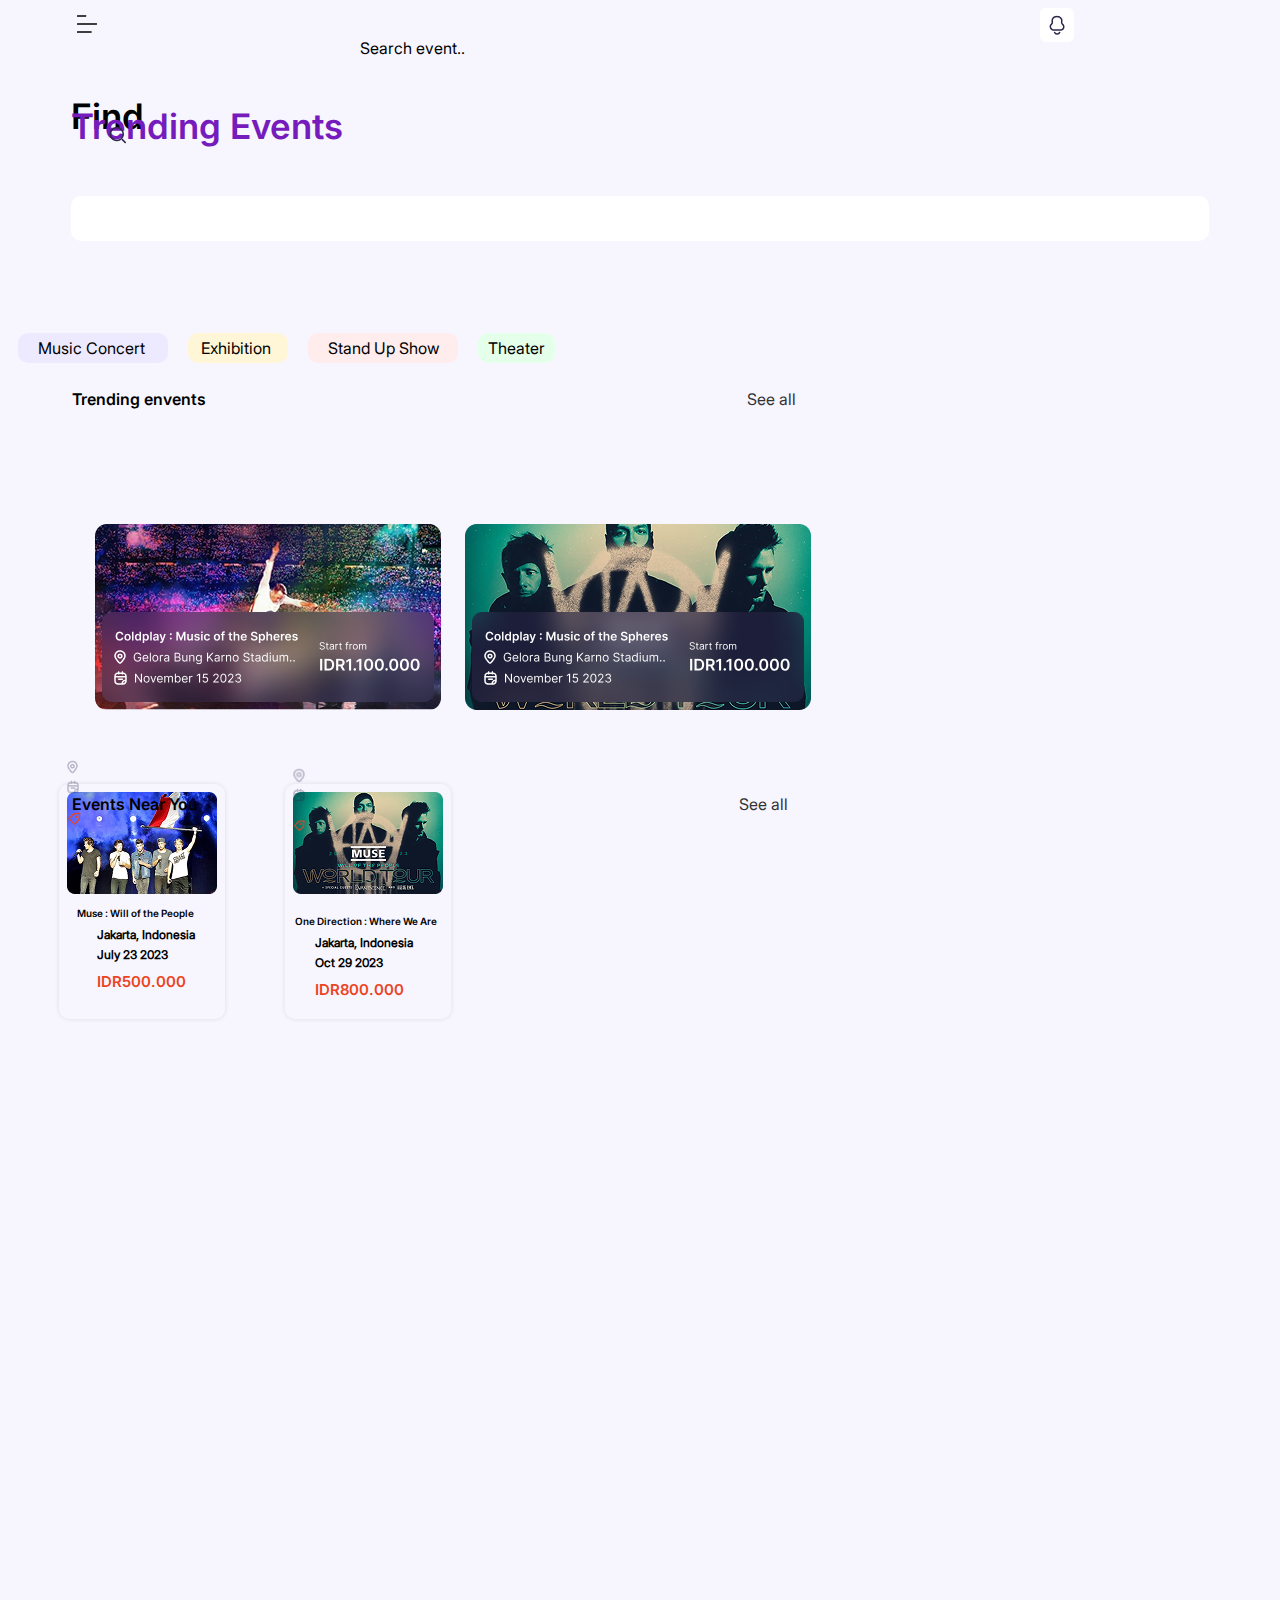
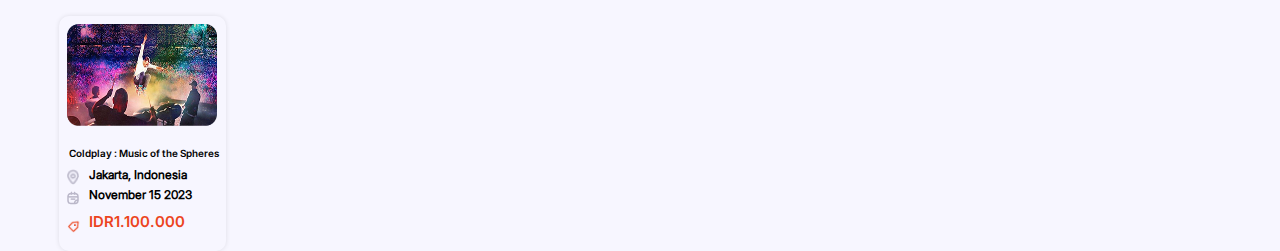
==== index.html @ 250b534e "feat: :memo: editing files" ====
<!DOCTYPE html>
<html lang="en">
<head>
    <meta charset="UTF-8">
    <meta name="viewport" content="width=device-width, initial-scale=1.0">
    <link rel="stylesheet" href="/css/home.css">
    <title>Conciertos Conectados</title>
    <link rel="icon" href="" type="image/x-icon">
</head>
<body>
    <header>
        <div class="banner">
            <a href="#"><img src="/storage/img/Menu.png" alt=""></a>
            <a href="#"><img src="/storage/img/Frame 34567.png" alt=""><a>
        </div>
        <div class="title_home">
            <h1 class="a">Find</h1>
            <h1 class="b">Trending Events</h1>
        </div>
        <section>
            <div class="search">
                <input type="text" class="search-box">
            </div>
            <div class="srh">
                <img src="/storage/img/Search 3.png" alt="">
            </div>
            <div class="Stext">
                <p>Search event..</p>
            </div>
            <div class="filt">
                <img src="/storage/img/Filter 6.png" alt="">
            </div>
        </section>
    </header>
    <main>
        <div class="carousel">
            <div class="carousel_container">
                <div class="carousel-item1">
                    <p>Music Concert</p>
                </div>
                <div class="carousel-item2">
                    <p>Exhibition</p>
                </div>
                <div class="carousel-item3">
                    <p>Stand Up Show</p>
                </div>
                <div class="carousel-item4">
                    <p>Theater</p>
                </div>
                
            </div>
        </div>
        <div class="C-text">
            <p class="aa"><b>Trending envents</b></p>
            <p class="bb">See all</p>
        </div>
        <div class="information">
            <div class="info-container">
                <div class="info-item">
                    <a href="/views/detail.html"><img src="/storage/img/info1.png" alt=""></a>
                </div>
                <div class="info-item">
                    <a href="#"><img src="/storage/img/info2.png" alt=""></a>
                </div>
            </div>
        </div>
        <div class="C2-text">
            <p class="aaa"><b>Events Near You</b></p>
            <p class="bbb">See all</p>
        </div>

        <section class="prices">
            <div class="left">
               <a href="#"><img src="/storage/img/price1.png" alt=""></a>
                <h2>Muse : Will of the People</h2>
                <h3>Jakarta, Indonesia</h3>
                <h3>July 23 2023</h3>
                <span class="span_fin">
                    <h1>IDR500.000</h1></span>
                    <div class="location1">  
                        <img src="/storage/img/Location.png" alt="">
                    </div>
                    <div class="calender1">
                        <img src="/storage/img/calender.png" alt="">
                    </div>
                    <div class="etiquete1">
                        <img src="/storage/img/price.png" alt="">
                    </div>    
            </div>
            <div class="right">
               <a href="#"><img src="/storage/img/price2.png" alt=""></a>
                <h2>One Direction : Where We Are</h2>
                <h3>Jakarta, Indonesia</h3>
                <h3>Oct 29 2023</h3>
                <span class="span_fin">
                    <h1>IDR800.000</h1></span>
                    <div class="location">  
                        <img src="/storage/img/Location.png" alt="">
                    </div>
                    <div class="calender">
                        <img src="/storage/img/calender.png" alt="">
                    </div>
                    <div class="etiquete">
                        <img src="/storage/img/price.png" alt="">
                    </div>
            </div>

            <div class="botton">
                <a href="/views/detail.html"><img src="/storage/img/price3.png" alt=""></a>
                 <h2>Coldplay : Music of the Spheres</h2>
                 <h3>Jakarta, Indonesia</h3>
                 <h3>November 15 2023</h3>
                 <span class="span_fin">
                     <h1>IDR1.100.000</h1></span>
                     <div class="location2">  
                         <img src="/storage/img/Location.png" alt="">
                     </div>
                     <div class="calender2">
                         <img src="/storage/img/calender.png" alt="">
                     </div>
                     <div class="etiquete2">
                         <img src="/storage/img/price.png" alt="">
                     </div>
             </div>
        </section>
    </main>
</body>
</html>
---- css/home.css ----
@import url(/css/variables.css);

*{
    padding: 0;
    box-sizing: border-box;
    
}

body{
    background-color: var(--color-3);
}

.banner{
    display: flex;
    flex-direction: row;
    margin-left: 5%;
    gap: 78%;
    /* background-color: green ; */
}

.title_home{
    font-size: 110%;
    font-family: "inter";
    display: flex;
    flex-direction: column;
    margin-top: 2%;
    margin-left: 5%;
    /* background-color: violet; */
    /* flex-direction: column; */
}

.a{
    display: flex;
    color: var(--color-1);
    margin-bottom: -4%;
    /* background-color: blue; */
    height: 35px;
}

.b{
    display: flex;
    color: var(--color-2);
    /* position: relative; */
    /* background-color: turquoise; */

}

.search{
    /* background-color: blue; */
    margin-top: 2%;
    display: flex;
    margin-left: 5%;
    width: 90%;
    height: 45px;
    z-index: -1;
}

.search input{
    /* background-color: cornflowerblue; */
    width: 100%;
    border-radius: 10px;
    border-style: none;
    z-index: -1;
    /* background-color: white; */
}

.Stext{
    display: flex;
    position: relative;
    margin-top: -10%;
    margin-bottom: 10%;
    left: 12%;
    font-family: "inter-regular";;
    /* background-color: blue; */
    height: 40px;
    width: 40%;
    justify-content: center;
    z-index: 1;
}

.srh{
    position: relative;
    margin-top: -9%;
    left: 8%;
    /* background-color: aqua; */
    width: 5%;
}

.filt{
    position: relative;
    margin-top: -16.5%;
    margin-bottom: 10%;
    left: 85%;
    width: 5%;
    /* background-color: brown; */
}

.carousel_container{
    display: flex;
    flex-direction: row;
    gap: 5%;
}

.carousel{
    display: flex;
    flex-wrap: nowrap;
    overflow-x: auto;
}

.carousel_container{
    display: flex;
    flex-direction: row;
    gap: 0%;
    flex-wrap: nowrap;
    overflow-x: auto;
}

.carousel-item4{
    flex: 0 0 auto;
    border-style: none;
    margin: 10px;
    width: 77px;
    height: 30px;
    display: flex;
    align-content: center;
    align-items: center;
    border-radius: 10px;
    font-family: "inter-regular";
    background-color: var(--color-7);
}

.carousel-item4 p{
    padding-left: 13%;
}

.carousel-item1{
    flex: 0 0 auto;
    border-style: none;
    margin: 10px;
    width: 150px;
    height: 30px;
    display: flex;
    align-content: center;
    align-items: center;
    border-radius: 10px;
    font-family: "inter-regular";
    background-color: var(--color-4);
}

.carousel-item1 p{
    padding-left: 13%;
}

.carousel-item2{
    flex: 0 0 auto;
    border-style: none;
    margin: 10px;
    width: 100px;
    height: 30px;
    display: flex;
    align-content: center;
    align-items: center;
    border-radius: 10px;
    font-family: "inter-regular";
    background-color: var(--color-5);
}

.carousel-item2 p{
    padding-left: 13%;
}

.carousel-item3{
    flex: 0 0 auto;
    border-style: none;
    margin: 10px;
    width: 150px;
    height: 30px;
    display: flex;
    align-content: center;
    align-items: center;
    border-radius: 10px;
    font-family: "inter-regular";
    background-color: var(--color-6);
}

.carousel-item3 p{
    padding-left: 13%;
}



.C-text{
    /* background-color: bisque; */
    position: absolute;
    margin-left: 5%;
    width: 90%;
    display: flex;
    flex-direction: row;
    gap: 47%;
}

.aa{
    font-family: "inter";
}

.bb{
    font-family: "inter-regular";
    color: var(--color-8);
}

.info-container{
    display: flex;
    flex-direction: row;
    margin-top: 12%;
    margin-left: 5%;
    gap: 2%;
    flex-wrap: nowrap;
    overflow-x: auto;
}

.C2-text{
    position: absolute;
    margin-top: 5%;
    margin-left: 5%;
    width: 90%;
    display: flex;
    flex-direction: row;
    gap: 47%;
}

.aaa{
    font-family: "inter";
}

.bbb{
    font-family: "inter-regular";
    color: var(--color-8);
}


.prices{
    z-index: -1;
    display: flex;
    /* flex-direction: row; */
    gap: 5%;    
    margin-top: 70px;
    margin-left: 4%;
    margin-bottom: 40px;
    border: 1px;

}
.left{
    border-radius: 10px;
    box-shadow: 0 0 5px rgba(0, 0, 0, 0.1);

}
.right img{
    padding: 8px;
}
.left h2{
    padding-left: 10px;
    font-family: "inter";
    font-size: 10px;

}
.left h3{
    padding-left: 30px;
    font-family: "inter-regular";
    margin-top: 5px;
    margin-bottom: 5px;
    font-size: 12px;
}
.left h1{
    padding-left: 30px;
    font-family: "inter";
    font-size: 15px;
    padding-bottom: 10px;
}

.left{
    padding: 8px;
}

.right{
    border-radius: 10px;
    box-shadow: 0 0 5px rgba(0, 0, 0, 0.1);
}
.right img{
    padding: 8px;
}
.right h2{
    padding-left: 10px;
    font-family: "inter";
    font-size: 10px;

}
.right h3{
    padding-left: 30px;
    font-family: "inter-regular";
    margin-top: 5px;
    margin-bottom: 5px;
    font-size: 12px;
}
.right h1{
    padding-left: 30px;
    font-family: "inter";
    font-size: 15px;
    padding-bottom: 10px;
}

.location{  
    /* background-color: wheat; */
    display: flex;
    flex-direction: column;
    position: absolute;
    width: 28px;
    top: 760px;
}
.calender{  
    /* background-color: wheat; */
    display: flex;
    flex-direction: column;
    position: absolute;
    width: 28px;
    top: 780px;
}
.etiquete{  
    /* background-color: wheat; */
    display: flex;
    flex-direction: column;
    position: absolute;
    width: 30px;
    top: 810px;
}

.location1{  
    /* background-color: wheat; */
    display: flex;
    flex-direction: column;
    position: absolute;
    top: 760px;
}
.calender1{  
    /* background-color: wheat; */
    display: flex;
    flex-direction: column;
    position: absolute;
    top: 780px;
}
.etiquete1{  
    /* background-color: wheat; */
    display: flex;
    flex-direction: column;
    position: absolute;
    top: 810px;
}

.span_fin h1{
    color: var(--color-9);
}


.botton{
    position: absolute;
    margin-top: 65%;
    padding-right: 1px;
    border-radius: 10px;
    box-shadow: 0 0 5px rgba(0, 0, 0, 0.1);
}
.botton img{
    padding: 8px;
}
.botton h2{
    padding-left: 10px;
    font-family: "inter";
    font-size: 10px;

}
.botton h3{
    padding-left: 30px;
    font-family: "inter-regular";
    margin-top: 5px;
    margin-bottom: 5px;
    font-size: 12px;
}
.botton h1{
    padding-left: 30px;
    font-family: "inter";
    font-size: 15px;
    padding-bottom: 10px;
}

.location2{  
    /* background-color: wheat; */
    display: flex;
    flex-direction: column;
    position: absolute;
    width: 28px;
    top: 145px;
}
.calender2{  
    /* background-color: wheat; */
    display: flex;
    flex-direction: column;
    position: absolute;
    width: 28px;
    top: 167px;
}
.etiquete2{  
    /* background-color: wheat; */
    display: flex;
    flex-direction: column;
    position: absolute;
    width: 30px;
    top: 195px;
}
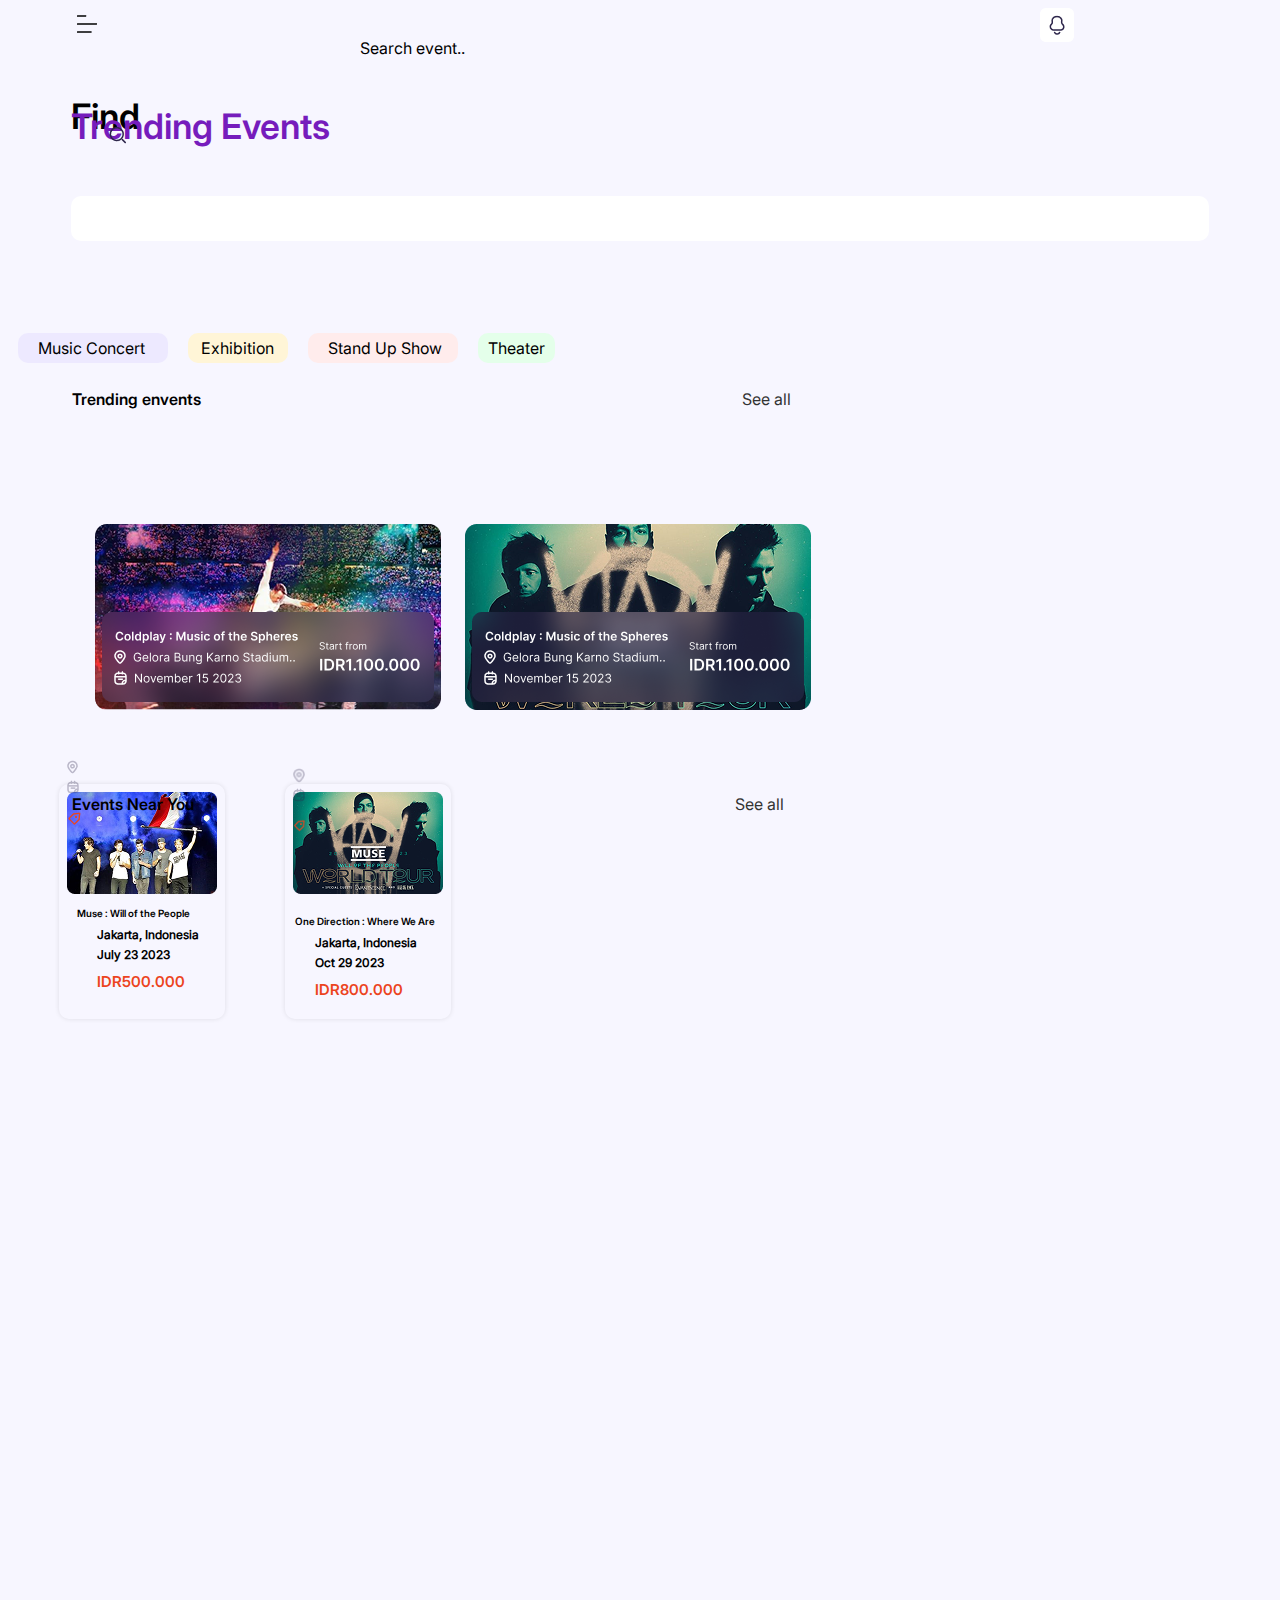
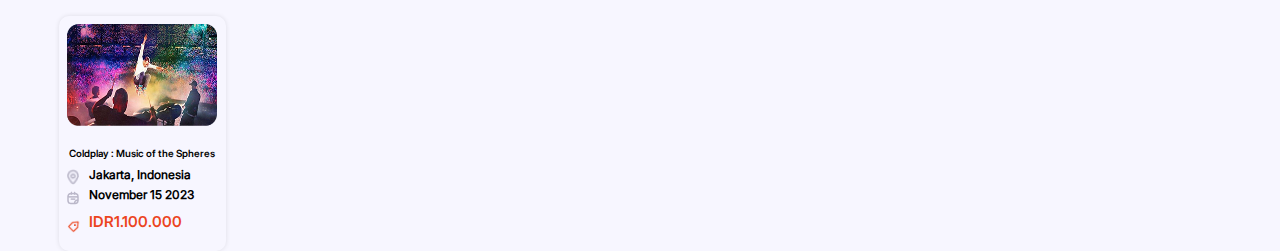
==== commit 01bdc0fc: "feat: :memo: edit readme" ====
--- a/index.html
+++ b/index.html
@@ -3,15 +3,15 @@
 <head>
     <meta charset="UTF-8">
     <meta name="viewport" content="width=device-width, initial-scale=1.0">
-    <link rel="stylesheet" href="/css/home.css">
+    <link rel="stylesheet" href="css/home.css">
     <title>Conciertos Conectados</title>
     <link rel="icon" href="" type="image/x-icon">
 </head>
 <body>
     <header>
         <div class="banner">
-            <a href="#"><img src="/storage/img/Menu.png" alt=""></a>
-            <a href="#"><img src="/storage/img/Frame 34567.png" alt=""><a>
+            <a href="#"><img src="storage/img/Menu.png" alt=""></a>
+            <a href="#"><img src="storage/img/Frame 34567.png" alt=""><a>
         </div>
         <div class="title_home">
             <h1 class="a">Find</h1>
@@ -22,13 +22,13 @@
                 <input type="text" class="search-box">
             </div>
             <div class="srh">
-                <img src="/storage/img/Search 3.png" alt="">
+                <img src="storage/img/Search 3.png" alt="">
             </div>
             <div class="Stext">
                 <p>Search event..</p>
             </div>
             <div class="filt">
-                <img src="/storage/img/Filter 6.png" alt="">
+                <img src="storage/img/Filter 6.png" alt="">
             </div>
         </section>
     </header>
@@ -57,10 +57,10 @@
         <div class="information">
             <div class="info-container">
                 <div class="info-item">
-                    <a href="/views/detail.html"><img src="/storage/img/info1.png" alt=""></a>
+                    <a href="views/detail.html"><img src="storage/img/info1.png" alt=""></a>
                 </div>
                 <div class="info-item">
-                    <a href="#"><img src="/storage/img/info2.png" alt=""></a>
+                    <a href="#"><img src="storage/img/info2.png" alt=""></a>
                 </div>
             </div>
         </div>
@@ -71,55 +71,55 @@
 
         <section class="prices">
             <div class="left">
-               <a href="#"><img src="/storage/img/price1.png" alt=""></a>
+               <a href="#"><img src="storage/img/price1.png" alt=""></a>
                 <h2>Muse : Will of the People</h2>
                 <h3>Jakarta, Indonesia</h3>
                 <h3>July 23 2023</h3>
                 <span class="span_fin">
                     <h1>IDR500.000</h1></span>
                     <div class="location1">  
-                        <img src="/storage/img/Location.png" alt="">
+                        <img src="storage/img/Location.png" alt="">
                     </div>
                     <div class="calender1">
-                        <img src="/storage/img/calender.png" alt="">
+                        <img src="storage/img/calender.png" alt="">
                     </div>
                     <div class="etiquete1">
-                        <img src="/storage/img/price.png" alt="">
+                        <img src="storage/img/price.png" alt="">
                     </div>    
             </div>
             <div class="right">
-               <a href="#"><img src="/storage/img/price2.png" alt=""></a>
+               <a href="#"><img src="storage/img/price2.png" alt=""></a>
                 <h2>One Direction : Where We Are</h2>
                 <h3>Jakarta, Indonesia</h3>
                 <h3>Oct 29 2023</h3>
                 <span class="span_fin">
                     <h1>IDR800.000</h1></span>
                     <div class="location">  
-                        <img src="/storage/img/Location.png" alt="">
+                        <img src="storage/img/Location.png" alt="">
                     </div>
                     <div class="calender">
-                        <img src="/storage/img/calender.png" alt="">
+                        <img src="storage/img/calender.png" alt="">
                     </div>
                     <div class="etiquete">
-                        <img src="/storage/img/price.png" alt="">
+                        <img src="storage/img/price.png" alt="">
                     </div>
             </div>
 
             <div class="botton">
-                <a href="/views/detail.html"><img src="/storage/img/price3.png" alt=""></a>
+                <a href="views/detail.html"><img src="storage/img/price3.png" alt=""></a>
                  <h2>Coldplay : Music of the Spheres</h2>
                  <h3>Jakarta, Indonesia</h3>
                  <h3>November 15 2023</h3>
                  <span class="span_fin">
                      <h1>IDR1.100.000</h1></span>
                      <div class="location2">  
-                         <img src="/storage/img/Location.png" alt="">
+                         <img src="storage/img/Location.png" alt="">
                      </div>
                      <div class="calender2">
-                         <img src="/storage/img/calender.png" alt="">
+                         <img src="storage/img/calender.png" alt="">
                      </div>
                      <div class="etiquete2">
-                         <img src="/storage/img/price.png" alt="">
+                         <img src="storage/img/price.png" alt="">
                      </div>
              </div>
         </section>
--- a/css/home.css
+++ b/css/home.css
@@ -1,4 +1,4 @@
-@import url(/css/variables.css);
+@import url(variables.css);
 
 *{
     padding: 0;
